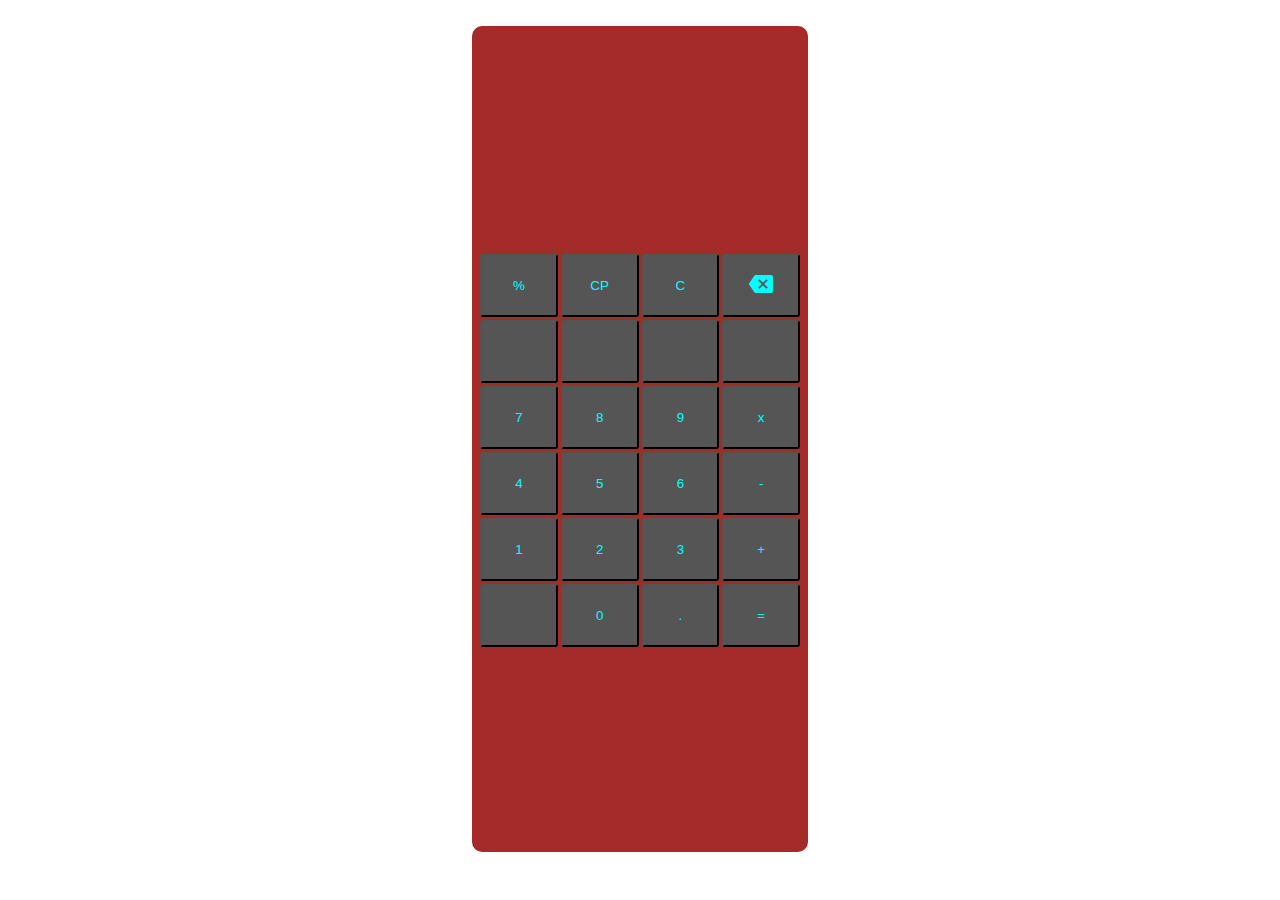
==== index.html @ 463f8657 "This is my calculator" ====
<!DOCTYPE html>
<html lang="en">
  <head>
    <title>Calculator</title>
    <link rel="stylesheet" href="style.css" />
    <link
      href="https://fonts.googleapis.com/icon?family=Material+Icons"
      rel="stylesheet"
    /> 
    <script src="script.js" defer></script>
  </head>
  <body>
    <div id="container">
      <div id="Calculator">
        <input type="text" id="input" />
        <div id="buttonArea">
          <button class="btn">%</button>
          <button class="btn">CP</button>
          <button class="btn">C</button>
          <button class="btn"><i class="material-icons">&#xe14a;</i></button>
          <button class="btn"></button>
          <button class="btn"></button>
          <button class="btn"></button>
          <button class="btn"></button>
          <button class="btn" onclick="EnterNumber(7)"">7</button>
          <button class="btn" onclick="EnterNumber(8)">8</button>
          <button class="btn" onclick="EnterNumber(9)">9</button>
          <button class="btn">x</button>
          <button class="btn" onclick="EnterNumber(4)">4</button>
          <button class="btn" onclick="EnterNumber(5)">5</button>
          <button class="btn" onclick="EnterNumber(6)">6</button>
          <button class="btn">-</button>
          <button class="btn" onclick="EnterNumber(1)" >1</button>
          <button class="btn" onclick="EnterNumber(2)">2</button>
          <button class="btn " onclick="EnterNumber(3)">3</button>
          <button class="btn" onclick ="EnterNumber('+')">+</button>
          <button class="btn"></button>
          <button class="btn" onclick="EnterNumber(0)">0</button>
          <button class="btn"onclick>.</button>
          <button class="btn" onclick="equals()">=</button>
        </div>
      </div>
    </div>
  </body>
</html>
---- style.css ----
body {
  margin: 0;
  padding: 0;
  box-sizing: border-box;
}
#container {
  display: flex;
  align-items: center;
  justify-content: center;
}
#Calculator {
  background-color: brown;
  width: 25%;
  height: 90vh;
  margin-top: 2%;
  padding: 8px;
  border-radius: 10px;
}
#input {
  width: 98%;
  height: 27%;
  border-style: none;
  font-size: 44px;
  font-weight: bold;
  color: #fff;
  background-color: brown;
  text-align: end;
}
#buttonArea {
  display: grid;
  grid-template-columns: repeat(4, 1fr);
  grid-template-rows: repeat(6, 1fr);
  gap: 3px;
}
.btn {
  height: 63px;
  background-color: #555;
  border-radius: 3px;
  text-align: center;
  color: aqua;
}
.btn:hover {
  background-color: #444;
}
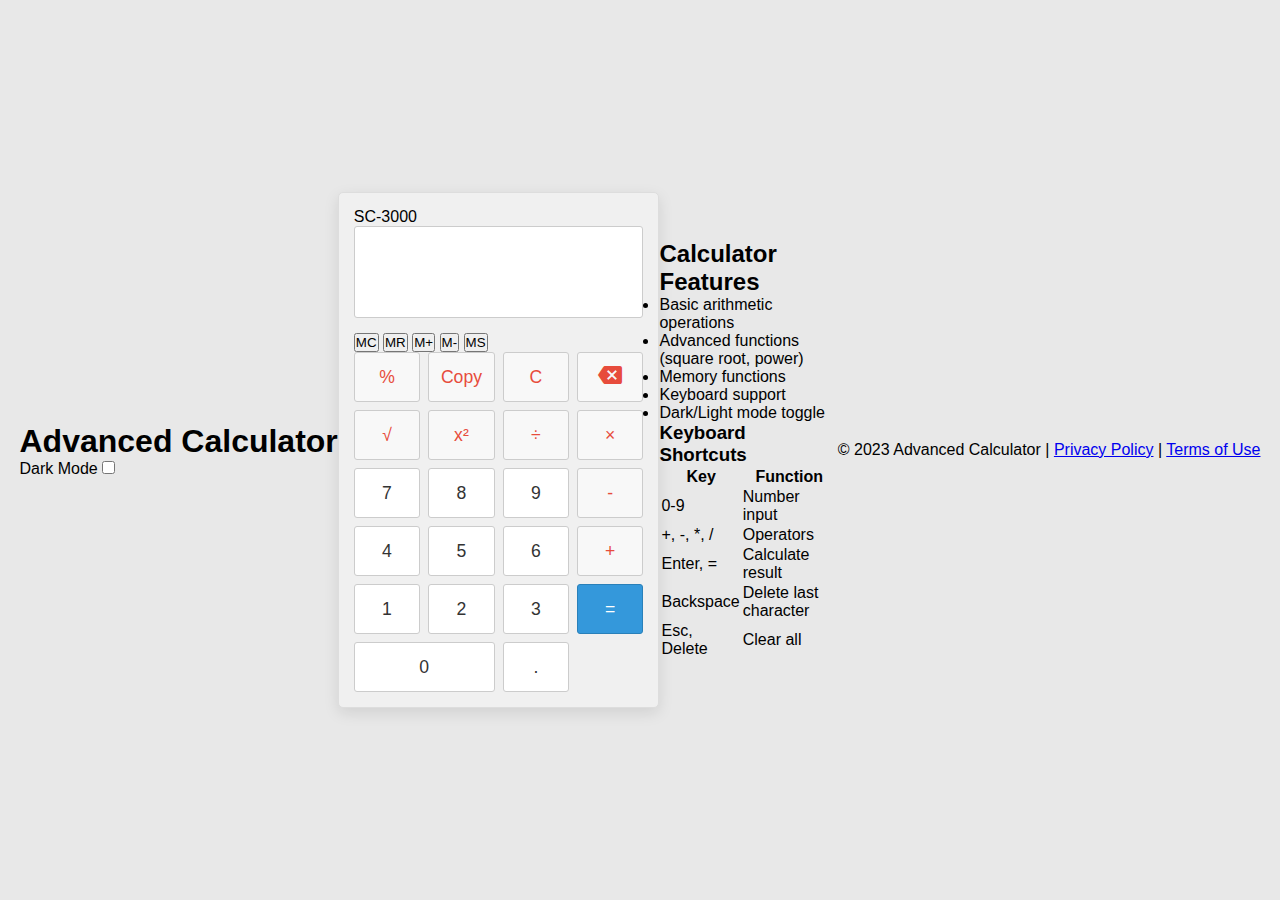
==== commit d34ac6a5: "Refactor calculator layout and enhance functionality with advanced features" ====
--- a/index.html
+++ b/index.html
@@ -1,45 +1,130 @@
 <!DOCTYPE html>
 <html lang="en">
   <head>
-    <title>Calculator</title>
+    <meta charset="UTF-8" />
+    <meta name="viewport" content="width=device-width, initial-scale=1.0" />
+    <title>Advanced Calculator</title>
     <link rel="stylesheet" href="style.css" />
     <link
       href="https://fonts.googleapis.com/icon?family=Material+Icons"
       rel="stylesheet"
-    /> 
+    />
+    <link
+      href="https://fonts.googleapis.com/css2?family=Roboto:wght@300;400;500&display=swap"
+      rel="stylesheet"
+    />
     <script src="script.js" defer></script>
   </head>
   <body>
-    <div id="container">
-      <div id="Calculator">
-        <input type="text" id="input" />
-        <div id="buttonArea">
-          <button class="btn">%</button>
-          <button class="btn">CP</button>
-          <button class="btn">C</button>
-          <button class="btn"><i class="material-icons">&#xe14a;</i></button>
-          <button class="btn"></button>
-          <button class="btn"></button>
-          <button class="btn"></button>
-          <button class="btn"></button>
-          <button class="btn" onclick="EnterNumber(7)"">7</button>
-          <button class="btn" onclick="EnterNumber(8)">8</button>
-          <button class="btn" onclick="EnterNumber(9)">9</button>
-          <button class="btn">x</button>
-          <button class="btn" onclick="EnterNumber(4)">4</button>
-          <button class="btn" onclick="EnterNumber(5)">5</button>
-          <button class="btn" onclick="EnterNumber(6)">6</button>
-          <button class="btn">-</button>
-          <button class="btn" onclick="EnterNumber(1)" >1</button>
-          <button class="btn" onclick="EnterNumber(2)">2</button>
-          <button class="btn " onclick="EnterNumber(3)">3</button>
-          <button class="btn" onclick ="EnterNumber('+')">+</button>
-          <button class="btn"></button>
-          <button class="btn" onclick="EnterNumber(0)">0</button>
-          <button class="btn"onclick>.</button>
-          <button class="btn" onclick="equals()">=</button>
+    <header>
+      <h1>Advanced Calculator</h1>
+      <div class="theme-toggle">
+        <label for="theme-switch">Dark Mode</label>
+        <input type="checkbox" id="theme-switch" />
+      </div>
+    </header>
+
+    <main>
+      <div id="container">
+        <div id="Calculator">
+          <div class="calculator-header">
+            <div class="model-info">SC-3000</div>
+            <div class="solar-panel">
+              <div class="solar-cell"></div>
+              <div class="solar-cell"></div>
+              <div class="solar-cell"></div>
+              <div class="solar-cell"></div>
+            </div>
+          </div>
+
+          <div id="display-container">
+            <input type="text" id="input" readonly />
+            <div id="history"></div>
+          </div>
+
+          <div class="memory-buttons">
+            <button class="mem-btn" onclick="memoryClear()">MC</button>
+            <button class="mem-btn" onclick="memoryRecall()">MR</button>
+            <button class="mem-btn" onclick="memoryAdd()">M+</button>
+            <button class="mem-btn" onclick="memorySubtract()">M-</button>
+            <button class="mem-btn" onclick="memoryStore()">MS</button>
+          </div>
+
+          <div id="buttonArea">
+            <button class="btn function" onclick="percent()">%</button>
+            <button class="btn function" onclick="copyInput()">Copy</button>
+            <button class="btn function" onclick="clearInput()">C</button>
+            <button class="btn function" onclick="backspace()">
+              <i class="material-icons">&#xe14a;</i>
+            </button>
+            <button class="btn function" onclick="squareRoot()">√</button>
+            <button class="btn function" onclick="power()">x²</button>
+            <button class="btn function" onclick="EnterOperator('/')">÷</button>
+            <button class="btn function" onclick="EnterOperator('*')">×</button>
+            <button class="btn number" onclick="EnterNumber(7)">7</button>
+            <button class="btn number" onclick="EnterNumber(8)">8</button>
+            <button class="btn number" onclick="EnterNumber(9)">9</button>
+            <button class="btn function" onclick="EnterOperator('-')">-</button>
+            <button class="btn number" onclick="EnterNumber(4)">4</button>
+            <button class="btn number" onclick="EnterNumber(5)">5</button>
+            <button class="btn number" onclick="EnterNumber(6)">6</button>
+            <button class="btn function" onclick="EnterOperator('+')">+</button>
+            <button class="btn number" onclick="EnterNumber(1)">1</button>
+            <button class="btn number" onclick="EnterNumber(2)">2</button>
+            <button class="btn number" onclick="EnterNumber(3)">3</button>
+            <button class="btn equals" onclick="equals()">=</button>
+            <button class="btn number zero" onclick="EnterNumber(0)">0</button>
+            <button class="btn number" onclick="EnterDot()">.</button>
+          </div>
+        </div>
+
+        <div class="calculator-info">
+          <h2>Calculator Features</h2>
+          <ul>
+            <li>Basic arithmetic operations</li>
+            <li>Advanced functions (square root, power)</li>
+            <li>Memory functions</li>
+            <li>Keyboard support</li>
+            <li>Dark/Light mode toggle</li>
+          </ul>
+          <div class="keyboard-shortcuts">
+            <h3>Keyboard Shortcuts</h3>
+            <table>
+              <tr>
+                <th>Key</th>
+                <th>Function</th>
+              </tr>
+              <tr>
+                <td>0-9</td>
+                <td>Number input</td>
+              </tr>
+              <tr>
+                <td>+, -, *, /</td>
+                <td>Operators</td>
+              </tr>
+              <tr>
+                <td>Enter, =</td>
+                <td>Calculate result</td>
+              </tr>
+              <tr>
+                <td>Backspace</td>
+                <td>Delete last character</td>
+              </tr>
+              <tr>
+                <td>Esc, Delete</td>
+                <td>Clear all</td>
+              </tr>
+            </table>
+          </div>
         </div>
       </div>
-    </div>
+    </main>
+
+    <footer>
+      <p>
+        &copy; 2023 Advanced Calculator | <a href="#">Privacy Policy</a> |
+        <a href="#">Terms of Use</a>
+      </p>
+    </footer>
   </body>
 </html>
--- a/style.css
+++ b/style.css
@@ -1,44 +1,155 @@
-body {
+* {
   margin: 0;
   padding: 0;
   box-sizing: border-box;
+  font-family: "Arial", sans-serif;
 }
+
+body {
+  background-color: #e8e8e8;
+  display: flex;
+  justify-content: center;
+  align-items: center;
+  min-height: 100vh;
+}
+
 #container {
   display: flex;
   align-items: center;
   justify-content: center;
+  width: 100%;
+  max-width: 500px;
 }
+
 #Calculator {
-  background-color: brown;
-  width: 25%;
-  height: 90vh;
-  margin-top: 2%;
-  padding: 8px;
-  border-radius: 10px;
+  background-color: #f0f0f0;
+  width: 100%;
+  max-width: 350px;
+  border-radius: 5px;
+  padding: 15px;
+  box-shadow: 0 5px 15px rgba(0, 0, 0, 0.1);
+  border: 1px solid #ddd;
 }
+
+#display-container {
+  margin-bottom: 15px;
+  background-color: #fff;
+  border: 1px solid #ccc;
+  border-radius: 3px;
+  padding: 5px;
+}
+
 #input {
-  width: 98%;
-  height: 27%;
+  width: 100%;
+  height: 60px;
   border-style: none;
-  font-size: 44px;
+  font-size: 2rem;
   font-weight: bold;
-  color: #fff;
-  background-color: brown;
-  text-align: end;
+  color: #333;
+  background-color: transparent;
+  text-align: right;
+  padding: 5px;
+  outline: none;
 }
+
+#history {
+  color: #777;
+  text-align: right;
+  padding: 0 5px;
+  height: 20px;
+  font-size: 0.8rem;
+}
+
 #buttonArea {
   display: grid;
   grid-template-columns: repeat(4, 1fr);
   grid-template-rows: repeat(6, 1fr);
-  gap: 3px;
+  gap: 8px;
 }
+
 .btn {
-  height: 63px;
-  background-color: #555;
+  height: 50px;
+  border: 1px solid #ccc;
   border-radius: 3px;
-  text-align: center;
-  color: aqua;
+  font-size: 1.1rem;
+  font-weight: normal;
+  cursor: pointer;
+  background-color: #fff;
+  transition: background-color 0.1s;
 }
+
+.function {
+  background-color: #f8f8f8;
+  color: #e74c3c;
+}
+
+.number {
+  background-color: #fff;
+  color: #333;
+}
+
+.equals {
+  background-color: #3498db;
+  color: white;
+  grid-row: span 2;
+  border-color: #2980b9;
+}
+
+.zero {
+  grid-column: span 2;
+}
+
 .btn:hover {
-  background-color: #444;
+  background-color: #f5f5f5;
 }
+
+.btn:active {
+  background-color: #e0e0e0;
+}
+
+.equals:hover {
+  background-color: #2980b9;
+}
+
+.equals:active {
+  background-color: #1f6aa5;
+}
+
+/* Responsive design */
+@media (max-width: 768px) {
+  #Calculator {
+    max-width: 320px;
+    padding: 12px;
+  }
+
+  .btn {
+    height: 45px;
+    font-size: 1rem;
+  }
+
+  #input {
+    font-size: 1.8rem;
+    height: 50px;
+  }
+}
+
+@media (max-width: 480px) {
+  #Calculator {
+    max-width: 280px;
+    padding: 10px;
+  }
+
+  #buttonArea {
+    gap: 6px;
+  }
+
+  .btn {
+    height: 40px;
+    font-size: 0.9rem;
+  }
+
+  #input {
+    font-size: 1.6rem;
+    height: 45px;
+  }
+}
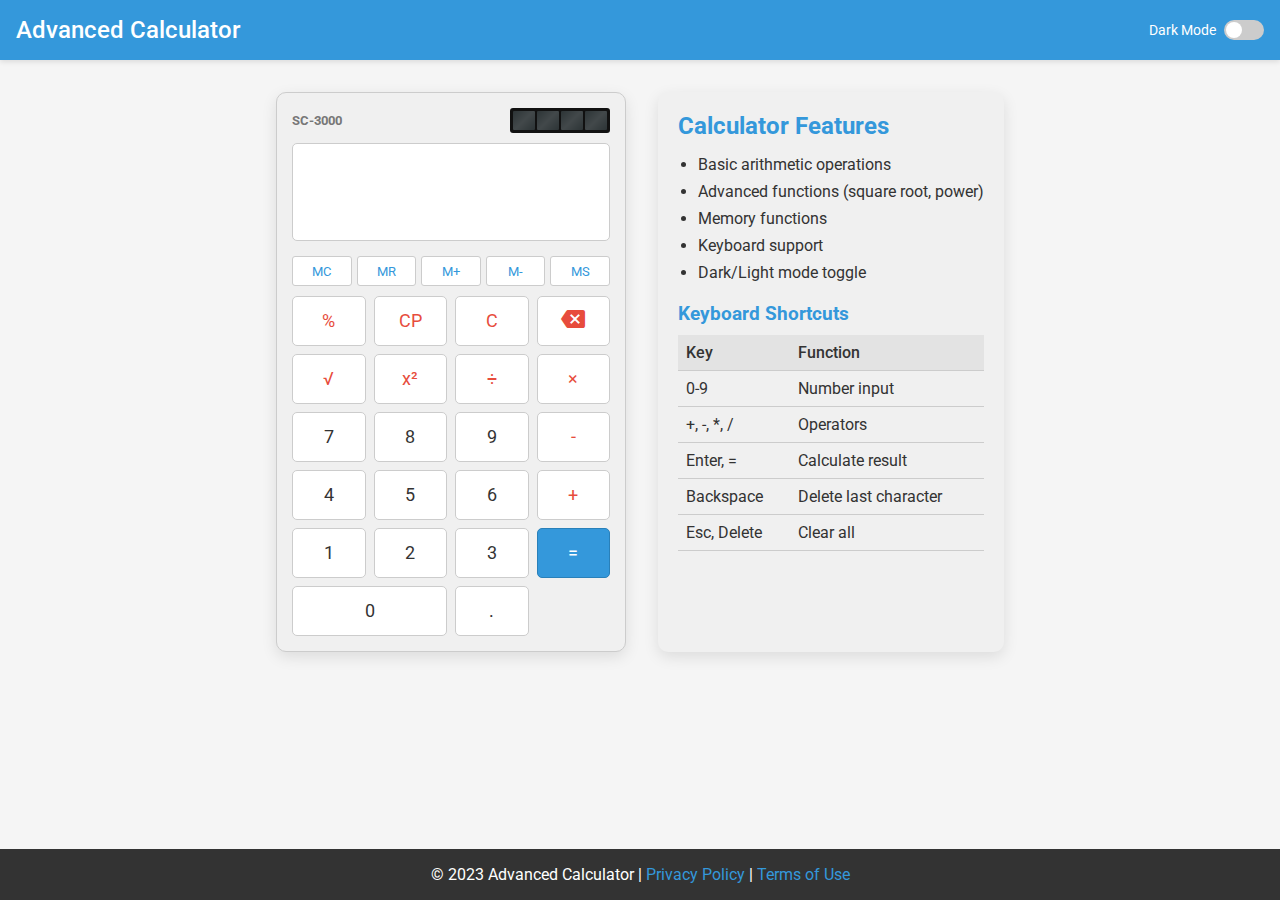
==== commit ac72a693: "Shorten copy button label to 'CP' for consistency" ====
--- a/index.html
+++ b/index.html
@@ -52,7 +52,7 @@
 
           <div id="buttonArea">
             <button class="btn function" onclick="percent()">%</button>
-            <button class="btn function" onclick="copyInput()">Copy</button>
+            <button class="btn function" onclick="copyInput()">CP</button>
             <button class="btn function" onclick="clearInput()">C</button>
             <button class="btn function" onclick="backspace()">
               <i class="material-icons">&#xe14a;</i>
--- a/style.css
+++ b/style.css
@@ -1,42 +1,188 @@
+/* Base styles and reset */
 * {
   margin: 0;
   padding: 0;
   box-sizing: border-box;
-  font-family: "Arial", sans-serif;
+  font-family: "Roboto", sans-serif;
+}
+
+:root {
+  --primary-color: #3498db;
+  --primary-dark: #2980b9;
+  --accent-color: #e74c3c;
+  --text-color: #333;
+  --text-light: #777;
+  --bg-color: #f5f5f5;
+  --calculator-bg: #f0f0f0;
+  --button-bg: #fff;
+  --button-border: #ccc;
+  --display-bg: #fff;
+  --header-bg: #3498db;
+  --footer-bg: #333;
+}
+
+.dark-mode {
+  --primary-color: #2196f3;
+  --primary-dark: #1976d2;
+  --accent-color: #ff5252;
+  --text-color: #f5f5f5;
+  --text-light: #bbb;
+  --bg-color: #121212;
+  --calculator-bg: #1e1e1e;
+  --button-bg: #2c2c2c;
+  --button-border: #444;
+  --display-bg: #2c2c2c;
+  --header-bg: #1e1e1e;
+  --footer-bg: #1e1e1e;
 }
 
 body {
-  background-color: #e8e8e8;
-  display: flex;
+  background-color: var(--bg-color);
+  color: var(--text-color);
+  min-height: 100vh;
+  display: flex;
+  flex-direction: column;
+  transition: background-color 0.3s, color 0.3s;
+}
+
+/* Header styles */
+header {
+  background-color: var(--header-bg);
+  color: white;
+  padding: 1rem;
+  display: flex;
+  justify-content: space-between;
+  align-items: center;
+  box-shadow: 0 2px 5px rgba(0, 0, 0, 0.1);
+}
+
+header h1 {
+  font-size: 1.5rem;
+  font-weight: 500;
+}
+
+.theme-toggle {
+  display: flex;
+  align-items: center;
+  gap: 0.5rem;
+}
+
+.theme-toggle label {
+  font-size: 0.9rem;
+}
+
+#theme-switch {
+  appearance: none;
+  width: 40px;
+  height: 20px;
+  background-color: #ccc;
+  border-radius: 10px;
+  position: relative;
+  cursor: pointer;
+  transition: background-color 0.3s;
+}
+
+#theme-switch::before {
+  content: "";
+  position: absolute;
+  width: 16px;
+  height: 16px;
+  border-radius: 50%;
+  background-color: white;
+  top: 2px;
+  left: 2px;
+  transition: transform 0.3s;
+}
+
+#theme-switch:checked {
+  background-color: var(--primary-color);
+}
+
+#theme-switch:checked::before {
+  transform: translateX(20px);
+}
+
+/* Main content */
+main {
+  flex: 1;
+  padding: 2rem 1rem;
+}
+
+#container {
+  display: flex;
+  flex-wrap: wrap;
+  max-width: 1000px;
+  margin: 0 auto;
+  gap: 2rem;
   justify-content: center;
-  align-items: center;
-  min-height: 100vh;
-}
-
-#container {
-  display: flex;
-  align-items: center;
-  justify-content: center;
-  width: 100%;
-  max-width: 500px;
-}
-
+}
+
+/* Calculator styles */
 #Calculator {
-  background-color: #f0f0f0;
+  background-color: var(--calculator-bg);
   width: 100%;
   max-width: 350px;
-  border-radius: 5px;
+  border-radius: 10px;
   padding: 15px;
   box-shadow: 0 5px 15px rgba(0, 0, 0, 0.1);
-  border: 1px solid #ddd;
+  border: 1px solid var(--button-border);
+  transition: background-color 0.3s, border-color 0.3s, box-shadow 0.3s;
+}
+
+.calculator-header {
+  display: flex;
+  justify-content: space-between;
+  align-items: center;
+  margin-bottom: 10px;
+}
+
+.model-info {
+  font-size: 0.8rem;
+  color: var(--text-light);
+  font-weight: bold;
+}
+
+.solar-panel {
+  display: flex;
+  gap: 2px;
+  background-color: #111;
+  padding: 3px;
+  border-radius: 3px;
+  width: 100px;
+  height: 25px;
+}
+
+.solar-cell {
+  flex: 1;
+  background-color: #2d3436;
+  height: 100%;
+  border-radius: 1px;
+  position: relative;
+  overflow: hidden;
+}
+
+.solar-cell::after {
+  content: "";
+  position: absolute;
+  top: 0;
+  left: 0;
+  right: 0;
+  bottom: 0;
+  background: linear-gradient(
+    135deg,
+    rgba(0, 0, 0, 0) 0%,
+    rgba(255, 255, 255, 0.1) 50%,
+    rgba(0, 0, 0, 0) 100%
+  );
 }
 
 #display-container {
   margin-bottom: 15px;
-  background-color: #fff;
-  border: 1px solid #ccc;
-  border-radius: 3px;
-  padding: 5px;
+  background-color: var(--display-bg);
+  border: 1px solid var(--button-border);
+  border-radius: 5px;
+  padding: 8px;
+  transition: background-color 0.3s, border-color 0.3s;
 }
 
 #input {
@@ -45,19 +191,44 @@
   border-style: none;
   font-size: 2rem;
   font-weight: bold;
-  color: #333;
+  color: var(--text-color);
   background-color: transparent;
   text-align: right;
   padding: 5px;
   outline: none;
+  transition: color 0.3s;
 }
 
 #history {
-  color: #777;
+  color: var(--text-light);
   text-align: right;
   padding: 0 5px;
   height: 20px;
   font-size: 0.8rem;
+  transition: color 0.3s;
+}
+
+.memory-buttons {
+  display: flex;
+  gap: 5px;
+  margin-bottom: 10px;
+}
+
+.mem-btn {
+  flex: 1;
+  height: 30px;
+  background-color: var(--button-bg);
+  border: 1px solid var(--button-border);
+  border-radius: 3px;
+  font-size: 0.8rem;
+  color: var(--primary-color);
+  cursor: pointer;
+  transition: background-color 0.3s, color 0.3s, border-color 0.3s;
+}
+
+.mem-btn:hover {
+  background-color: var(--primary-color);
+  color: white;
 }
 
 #buttonArea {
@@ -69,30 +240,31 @@
 
 .btn {
   height: 50px;
-  border: 1px solid #ccc;
-  border-radius: 3px;
+  border: 1px solid var(--button-border);
+  border-radius: 5px;
   font-size: 1.1rem;
   font-weight: normal;
   cursor: pointer;
-  background-color: #fff;
-  transition: background-color 0.1s;
+  background-color: var(--button-bg);
+  transition: background-color 0.3s, color 0.3s, border-color 0.3s,
+    transform 0.1s;
 }
 
 .function {
-  background-color: #f8f8f8;
-  color: #e74c3c;
+  background-color: var(--button-bg);
+  color: var(--accent-color);
 }
 
 .number {
-  background-color: #fff;
-  color: #333;
+  background-color: var(--button-bg);
+  color: var(--text-color);
 }
 
 .equals {
-  background-color: #3498db;
+  background-color: var(--primary-color);
   color: white;
   grid-row: span 2;
-  border-color: #2980b9;
+  border-color: var(--primary-dark);
 }
 
 .zero {
@@ -100,23 +272,109 @@
 }
 
 .btn:hover {
-  background-color: #f5f5f5;
+  background-color: rgba(0, 0, 0, 0.05);
+  transform: translateY(-2px);
+  box-shadow: 0 2px 5px rgba(0, 0, 0, 0.1);
 }
 
 .btn:active {
-  background-color: #e0e0e0;
+  transform: translateY(0);
+  box-shadow: none;
 }
 
 .equals:hover {
-  background-color: #2980b9;
-}
-
-.equals:active {
-  background-color: #1f6aa5;
+  background-color: var(--primary-dark);
+}
+
+/* Calculator info section */
+.calculator-info {
+  max-width: 400px;
+  padding: 20px;
+  background-color: var(--calculator-bg);
+  border-radius: 10px;
+  box-shadow: 0 5px 15px rgba(0, 0, 0, 0.1);
+  transition: background-color 0.3s, box-shadow 0.3s;
+}
+
+.calculator-info h2 {
+  margin-bottom: 15px;
+  color: var(--primary-color);
+  font-size: 1.5rem;
+}
+
+.calculator-info ul {
+  margin-left: 20px;
+  margin-bottom: 20px;
+}
+
+.calculator-info li {
+  margin-bottom: 8px;
+  color: var(--text-color);
+}
+
+.keyboard-shortcuts h3 {
+  margin-bottom: 10px;
+  color: var(--primary-color);
+  font-size: 1.2rem;
+}
+
+.keyboard-shortcuts table {
+  width: 100%;
+  border-collapse: collapse;
+}
+
+.keyboard-shortcuts th,
+.keyboard-shortcuts td {
+  padding: 8px;
+  text-align: left;
+  border-bottom: 1px solid var(--button-border);
+}
+
+.keyboard-shortcuts th {
+  background-color: rgba(0, 0, 0, 0.05);
+  font-weight: 500;
+}
+
+/* Footer styles */
+footer {
+  background-color: var(--footer-bg);
+  color: white;
+  text-align: center;
+  padding: 1rem;
+  margin-top: auto;
+  transition: background-color 0.3s;
+}
+
+footer a {
+  color: var(--primary-color);
+  text-decoration: none;
+}
+
+footer a:hover {
+  text-decoration: underline;
 }
 
 /* Responsive design */
+@media (max-width: 900px) {
+  #container {
+    flex-direction: column;
+    align-items: center;
+  }
+
+  .calculator-info {
+    max-width: 350px;
+  }
+}
+
 @media (max-width: 768px) {
+  header {
+    padding: 0.8rem;
+  }
+
+  header h1 {
+    font-size: 1.3rem;
+  }
+
   #Calculator {
     max-width: 320px;
     padding: 12px;
@@ -131,9 +389,25 @@
     font-size: 1.8rem;
     height: 50px;
   }
+
+  .calculator-info {
+    padding: 15px;
+  }
 }
 
 @media (max-width: 480px) {
+  header h1 {
+    font-size: 1.1rem;
+  }
+
+  .theme-toggle label {
+    font-size: 0.8rem;
+  }
+
+  main {
+    padding: 1rem 0.5rem;
+  }
+
   #Calculator {
     max-width: 280px;
     padding: 10px;
@@ -152,4 +426,27 @@
     font-size: 1.6rem;
     height: 45px;
   }
-}
+
+  .calculator-info {
+    padding: 10px;
+  }
+
+  .calculator-info h2 {
+    font-size: 1.3rem;
+  }
+
+  .keyboard-shortcuts h3 {
+    font-size: 1.1rem;
+  }
+
+  .keyboard-shortcuts th,
+  .keyboard-shortcuts td {
+    padding: 6px;
+    font-size: 0.9rem;
+  }
+
+  footer {
+    padding: 0.8rem;
+    font-size: 0.8rem;
+  }
+}
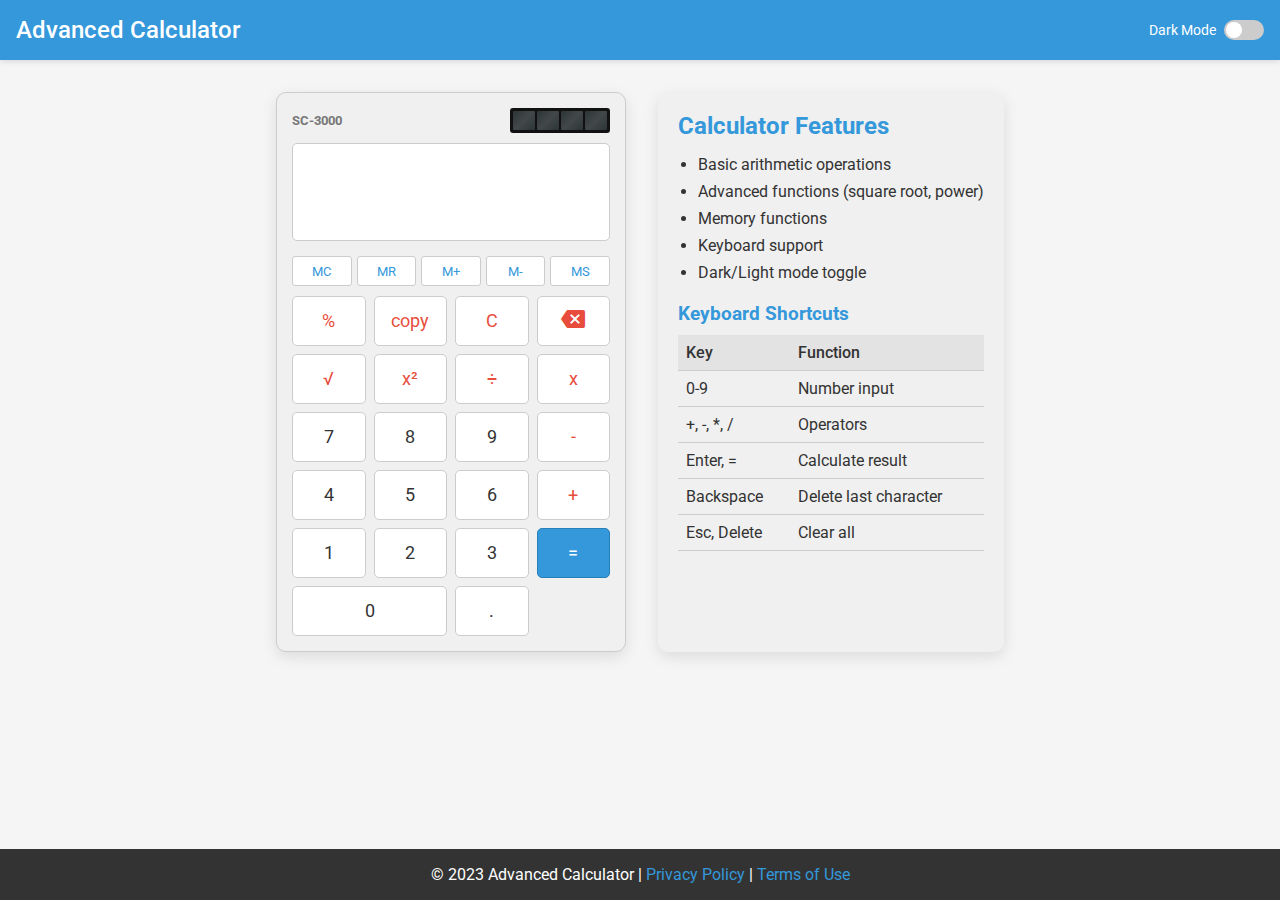
==== commit 1b74ca1a: "Update button labels for consistency and clarity in the calculator interface" ====
--- a/index.html
+++ b/index.html
@@ -52,7 +52,7 @@
 
           <div id="buttonArea">
             <button class="btn function" onclick="percent()">%</button>
-            <button class="btn function" onclick="copyInput()">CP</button>
+            <button class="btn function" onclick="copyInput()">copy</button>
             <button class="btn function" onclick="clearInput()">C</button>
             <button class="btn function" onclick="backspace()">
               <i class="material-icons">&#xe14a;</i>
@@ -60,7 +60,7 @@
             <button class="btn function" onclick="squareRoot()">√</button>
             <button class="btn function" onclick="power()">x²</button>
             <button class="btn function" onclick="EnterOperator('/')">÷</button>
-            <button class="btn function" onclick="EnterOperator('*')">×</button>
+            <button class="btn function" onclick="EnterOperator('*')">x</button>
             <button class="btn number" onclick="EnterNumber(7)">7</button>
             <button class="btn number" onclick="EnterNumber(8)">8</button>
             <button class="btn number" onclick="EnterNumber(9)">9</button>
--- a/style.css
+++ b/style.css
@@ -4,6 +4,158 @@
   padding: 0;
   box-sizing: border-box;
   font-family: "Roboto", sans-serif;
+}
+
+/* Keyframe Animations */
+@keyframes fadeIn {
+  from {
+    opacity: 0;
+  }
+  to {
+    opacity: 1;
+  }
+}
+
+@keyframes slideInFromTop {
+  from {
+    transform: translateY(-50px);
+    opacity: 0;
+  }
+  to {
+    transform: translateY(0);
+    opacity: 1;
+  }
+}
+
+@keyframes slideInFromBottom {
+  from {
+    transform: translateY(50px);
+    opacity: 0;
+  }
+  to {
+    transform: translateY(0);
+    opacity: 1;
+  }
+}
+
+@keyframes pulse {
+  0% {
+    transform: scale(1);
+  }
+  50% {
+    transform: scale(1.05);
+  }
+  100% {
+    transform: scale(1);
+  }
+}
+
+@keyframes glow {
+  0% {
+    box-shadow: 0 0 5px rgba(52, 152, 219, 0.5);
+  }
+  50% {
+    box-shadow: 0 0 20px rgba(52, 152, 219, 0.8);
+  }
+  100% {
+    box-shadow: 0 0 5px rgba(52, 152, 219, 0.5);
+  }
+}
+
+@keyframes rotate {
+  from {
+    transform: rotate(0deg);
+  }
+  to {
+    transform: rotate(360deg);
+  }
+}
+
+@keyframes bounce {
+  0%,
+  100% {
+    transform: translateY(0);
+  }
+  50% {
+    transform: translateY(-10px);
+  }
+}
+
+@keyframes typing {
+  from { width: 0 }
+  to { width: 100% }
+}
+  from {
+    opacity: 0;
+  }
+  to {
+    opacity: 1;
+  }
+}
+
+@keyframes slideInFromTop {
+  from {
+    transform: translateY(-50px);
+    opacity: 0;
+  }
+  to {
+    transform: translateY(0);
+    opacity: 1;
+  }
+}
+
+@keyframes slideInFromBottom {
+  from {
+    transform: translateY(50px);
+    opacity: 0;
+  }
+  to {
+    transform: translateY(0);
+    opacity: 1;
+  }
+}
+
+@keyframes pulse {
+  0% {
+    transform: scale(1);
+  }
+  50% {
+    transform: scale(1.05);
+  }
+  100% {
+    transform: scale(1);
+  }
+}
+
+@keyframes glow {
+  0% {
+    box-shadow: 0 0 5px rgba(52, 152, 219, 0.5);
+  }
+  50% {
+    box-shadow: 0 0 20px rgba(52, 152, 219, 0.8);
+  }
+  100% {
+    box-shadow: 0 0 5px rgba(52, 152, 219, 0.5);
+  }
+}
+
+@keyframes rotate {
+  from {
+    transform: rotate(0deg);
+  }
+  to {
+    transform: rotate(360deg);
+  }
+}
+
+@keyframes bounce {
+  0%,
+  100% {
+    transform: translateY(0);
+  }
+  50% {
+    transform: translateY(-10px);
+  }
 }
 
 :root {
